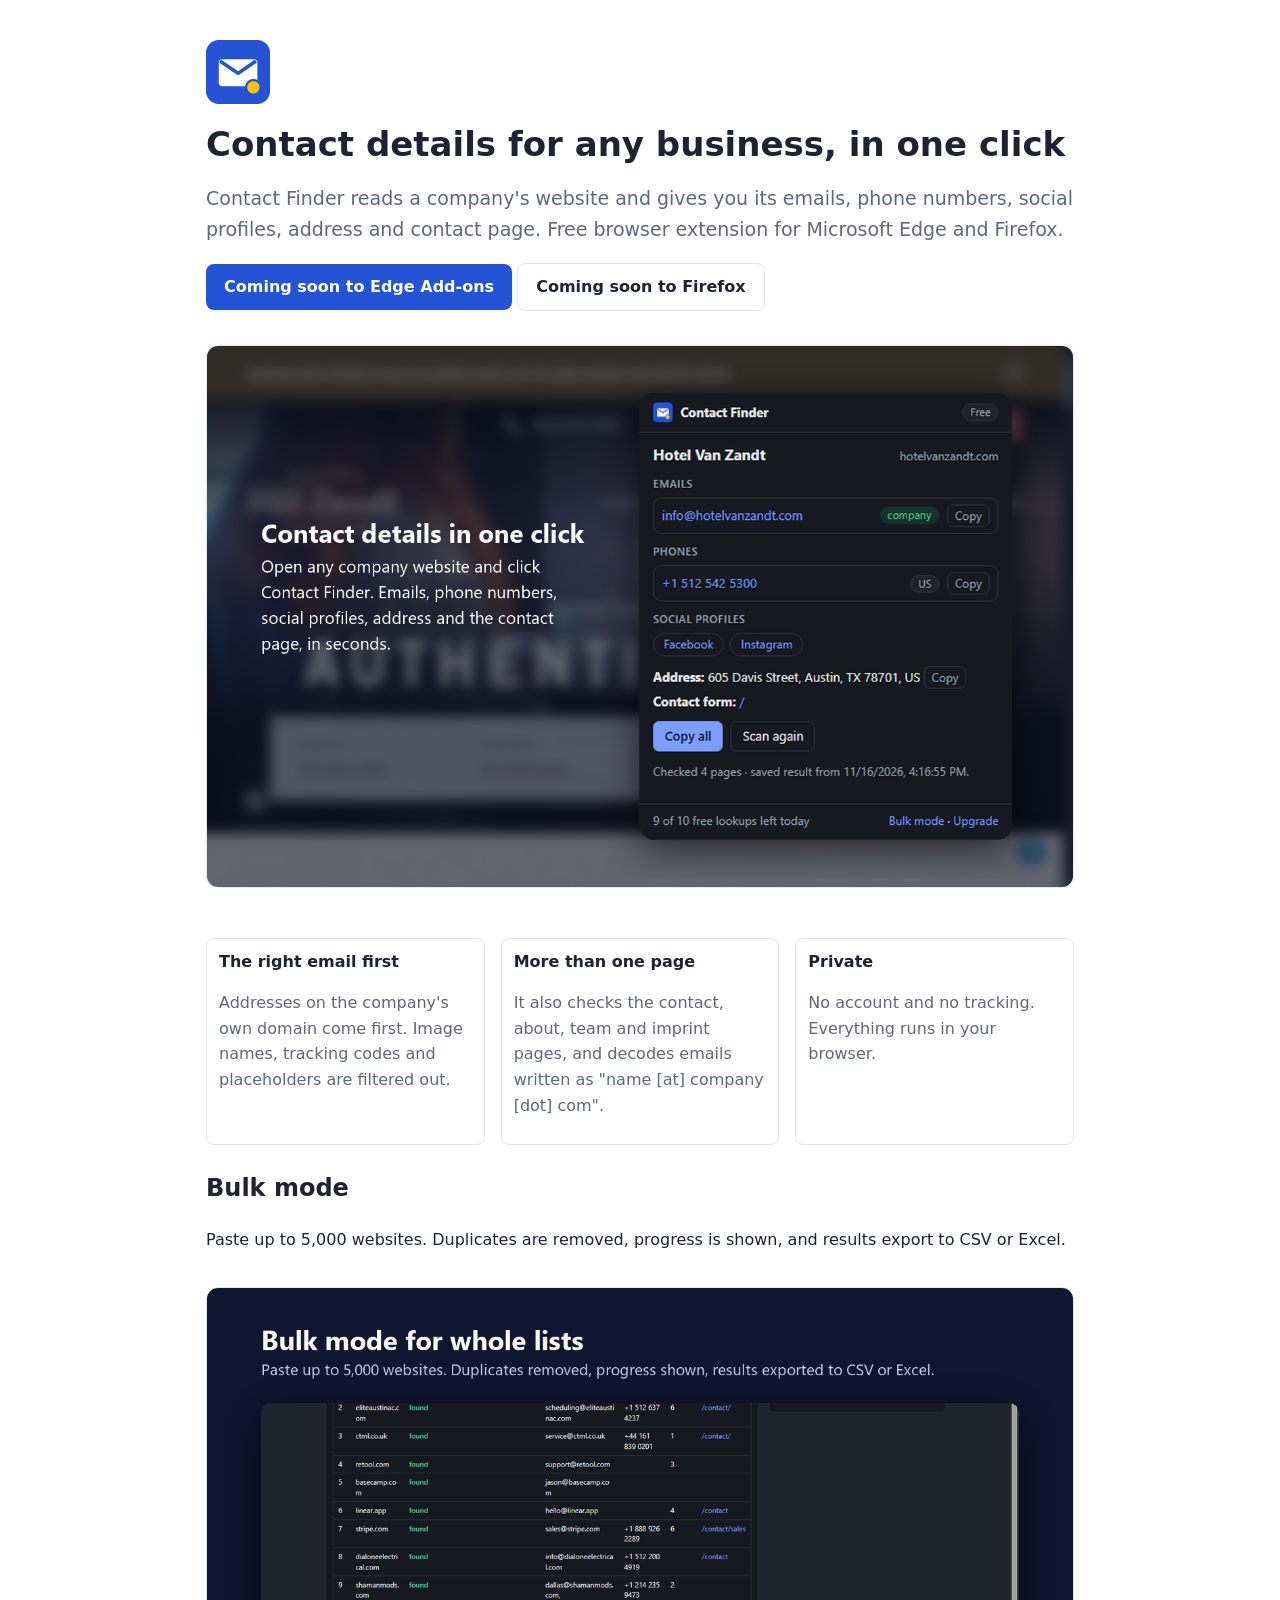
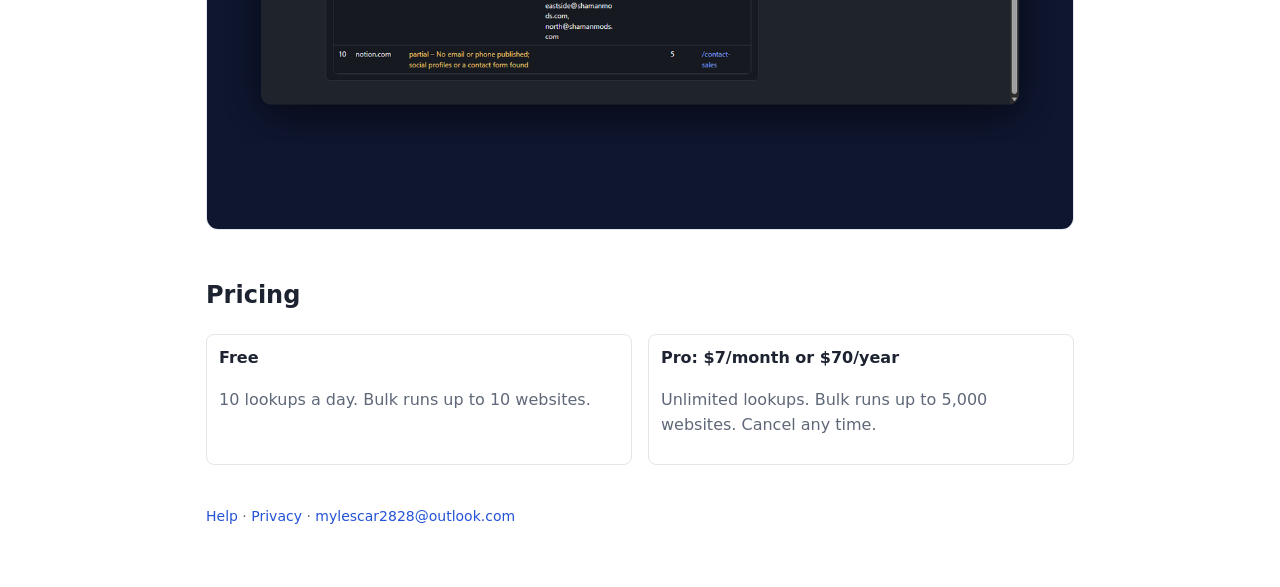
==== contact-finder/index.html @ 99234ac6 "Add Contact Finder website (landing, privacy policy, support) Co-Authored-By: Claude Opus 5.5 <norep" ====
<!doctype html>
<html lang="en"><head><meta charset="utf-8"><meta name="viewport" content="width=device-width,initial-scale=1">
<title>Contact Finder</title><meta name="description" content="Find a company's email, phone, social profiles, address and contact page in one click. Browser extension for Edge and Firefox.">
<link rel="icon" href="icons/icon-32.png"><link rel="stylesheet" href="ui.css">
<style>body{background:var(--bg)}main{max-width:900px;margin:0 auto;padding:40px 16px 60px;font-size:16px;line-height:1.6}
h1{font-size:34px;line-height:1.2;margin:12px 0}.lead{font-size:19px;color:var(--fg2)}img.shot{width:100%;height:auto;border-radius:12px;margin:18px 0;border:1px solid var(--line)}
.grid{display:grid;grid-template-columns:repeat(auto-fit,minmax(240px,1fr));gap:16px;margin:24px 0}.price{display:grid;grid-template-columns:repeat(auto-fit,minmax(220px,1fr));gap:16px}
.btn{display:inline-block;padding:10px 18px;border-radius:8px;background:var(--brand);color:var(--on-brand);font-weight:600}.btn.ghost{background:none;border:1px solid var(--line);color:var(--fg)}
footer{margin-top:40px;color:var(--fg2);font-size:14px}</style></head>
<body><main>
<img src="icons/icon-128.png" width="64" height="64" alt="">
<h1>Contact details for any business, in one click</h1>
<p class="lead">Contact Finder reads a company's website and gives you its emails, phone numbers, social profiles, address and contact page. Free browser extension for Microsoft Edge and Firefox.</p>
<p><span class="btn">Coming soon to Edge Add-ons</span> <span class="btn ghost">Coming soon to Firefox</span></p>
<img class="shot" src="shot-popup.png" alt="Contact Finder popup showing a company's email, phone, social profiles and address">
<div class="grid">
<div class="card"><b>The right email first</b><p class="muted">Addresses on the company's own domain come first. Image names, tracking codes and placeholders are filtered out.</p></div>
<div class="card"><b>More than one page</b><p class="muted">It also checks the contact, about, team and imprint pages, and decodes emails written as "name [at] company [dot] com".</p></div>
<div class="card"><b>Private</b><p class="muted">No account and no tracking. Everything runs in your browser.</p></div>
</div>
<h2>Bulk mode</h2>
<p>Paste up to 5,000 websites. Duplicates are removed, progress is shown, and results export to CSV or Excel.</p>
<img class="shot" src="shot-bulk.png" alt="Bulk mode results table with export buttons">
<h2>Pricing</h2>
<div class="price">
<div class="card"><b>Free</b><p class="muted">10 lookups a day. Bulk runs up to 10 websites.</p></div>
<div class="card"><b>Pro: $7/month or $70/year</b><p class="muted">Unlimited lookups. Bulk runs up to 5,000 websites. Cancel any time.</p></div>
</div>
<footer><a href="support.html">Help</a> · <a href="privacy.html">Privacy</a> · <a href="mailto:mylescar2828@outlook.com">mylescar2828@outlook.com</a></footer>
</main></body></html>
---- contact-finder/ui.css ----
:root { --bg:#fff; --bg2:#f4f5f7; --fg:#1d2330; --fg2:#5f6878; --line:#e3e6eb; --brand:#2453d6; --brand-h:#1c44b4; --brand-bg:#edf2ff; --ok:#13795b; --ok-bg:#e8f6f0; --warn-bg:#fff7e6; --warn:#8a5a00; --bad:#b3261e; --bad-bg:#fdeeee; --r:8px; --on-brand:#fff; }
@media (prefers-color-scheme: dark) { :root:not([data-theme="light"]) { --bg:#16191f; --bg2:#1f232b; --fg:#e8eaee; --fg2:#9aa3b2; --line:#2e333d; --brand:#7c9dff; --brand-h:#9bb4ff; --brand-bg:#1e2740; --ok:#4cc79a; --ok-bg:#16322a; --warn-bg:#352a12; --warn:#f0c46a; --bad:#ff8a80; --bad-bg:#3a1d1d; --on-brand:#0b1020; } }
:root[data-theme="dark"] { --bg:#16191f; --bg2:#1f232b; --fg:#e8eaee; --fg2:#9aa3b2; --line:#2e333d; --brand:#7c9dff; --brand-h:#9bb4ff; --brand-bg:#1e2740; --ok:#4cc79a; --ok-bg:#16322a; --warn-bg:#352a12; --warn:#f0c46a; --bad:#ff8a80; --bad-bg:#3a1d1d; --on-brand:#0b1020; }
* { box-sizing: border-box; }
html, body { margin: 0; background: var(--bg); color: var(--fg); }
body { font: 13px/1.45 system-ui, -apple-system, "Segoe UI", Roboto, sans-serif; }
[hidden] { display: none !important; }
a { color: var(--brand); text-decoration: none; }
a:hover { text-decoration: underline; }
button, input, textarea, select { font: inherit; color: inherit; }
button { cursor: pointer; border: 1px solid var(--line); background: var(--bg); border-radius: 6px; padding: 5px 11px; }
button:hover { background: var(--bg2); }
button:disabled { opacity: .5; cursor: default; }
button.primary { background: var(--brand); border-color: var(--brand); color: var(--on-brand); font-weight: 600; }
button.primary:hover { background: var(--brand-h); }
button.link { border: 0; background: none; color: var(--brand); padding: 0; }
button.icon { padding: 2px 7px; font-size: 12px; color: var(--fg2); }
:focus-visible { outline: 2px solid var(--brand); outline-offset: 1px; }
.muted { color: var(--fg2); }
.small { font-size: 12px; }
.pill { display: inline-block; font-size: 11px; padding: 0 7px; border-radius: 999px; background: var(--bg2); color: var(--fg2); border: 1px solid var(--line); white-space: nowrap; }
.pill.ok { background: var(--ok-bg); color: var(--ok); border-color: transparent; }
.pill.pro { background: var(--brand-bg); color: var(--brand); border-color: transparent; font-weight: 600; }
.card { border: 1px solid var(--line); border-radius: var(--r); padding: 10px 12px; background: var(--bg); }
.card.warn { background: var(--warn-bg); border-color: transparent; color: var(--warn); }
.card.bad { background: var(--bad-bg); border-color: transparent; color: var(--bad); }
input[type=text], textarea, select { width: 100%; border: 1px solid var(--line); border-radius: 6px; padding: 6px 8px; background: var(--bg); }
.spinner { width: 16px; height: 16px; border: 2px solid var(--line); border-top-color: var(--brand); border-radius: 50%; animation: spin .8s linear infinite; display: inline-block; vertical-align: -3px; }
@keyframes spin { to { transform: rotate(360deg); } }
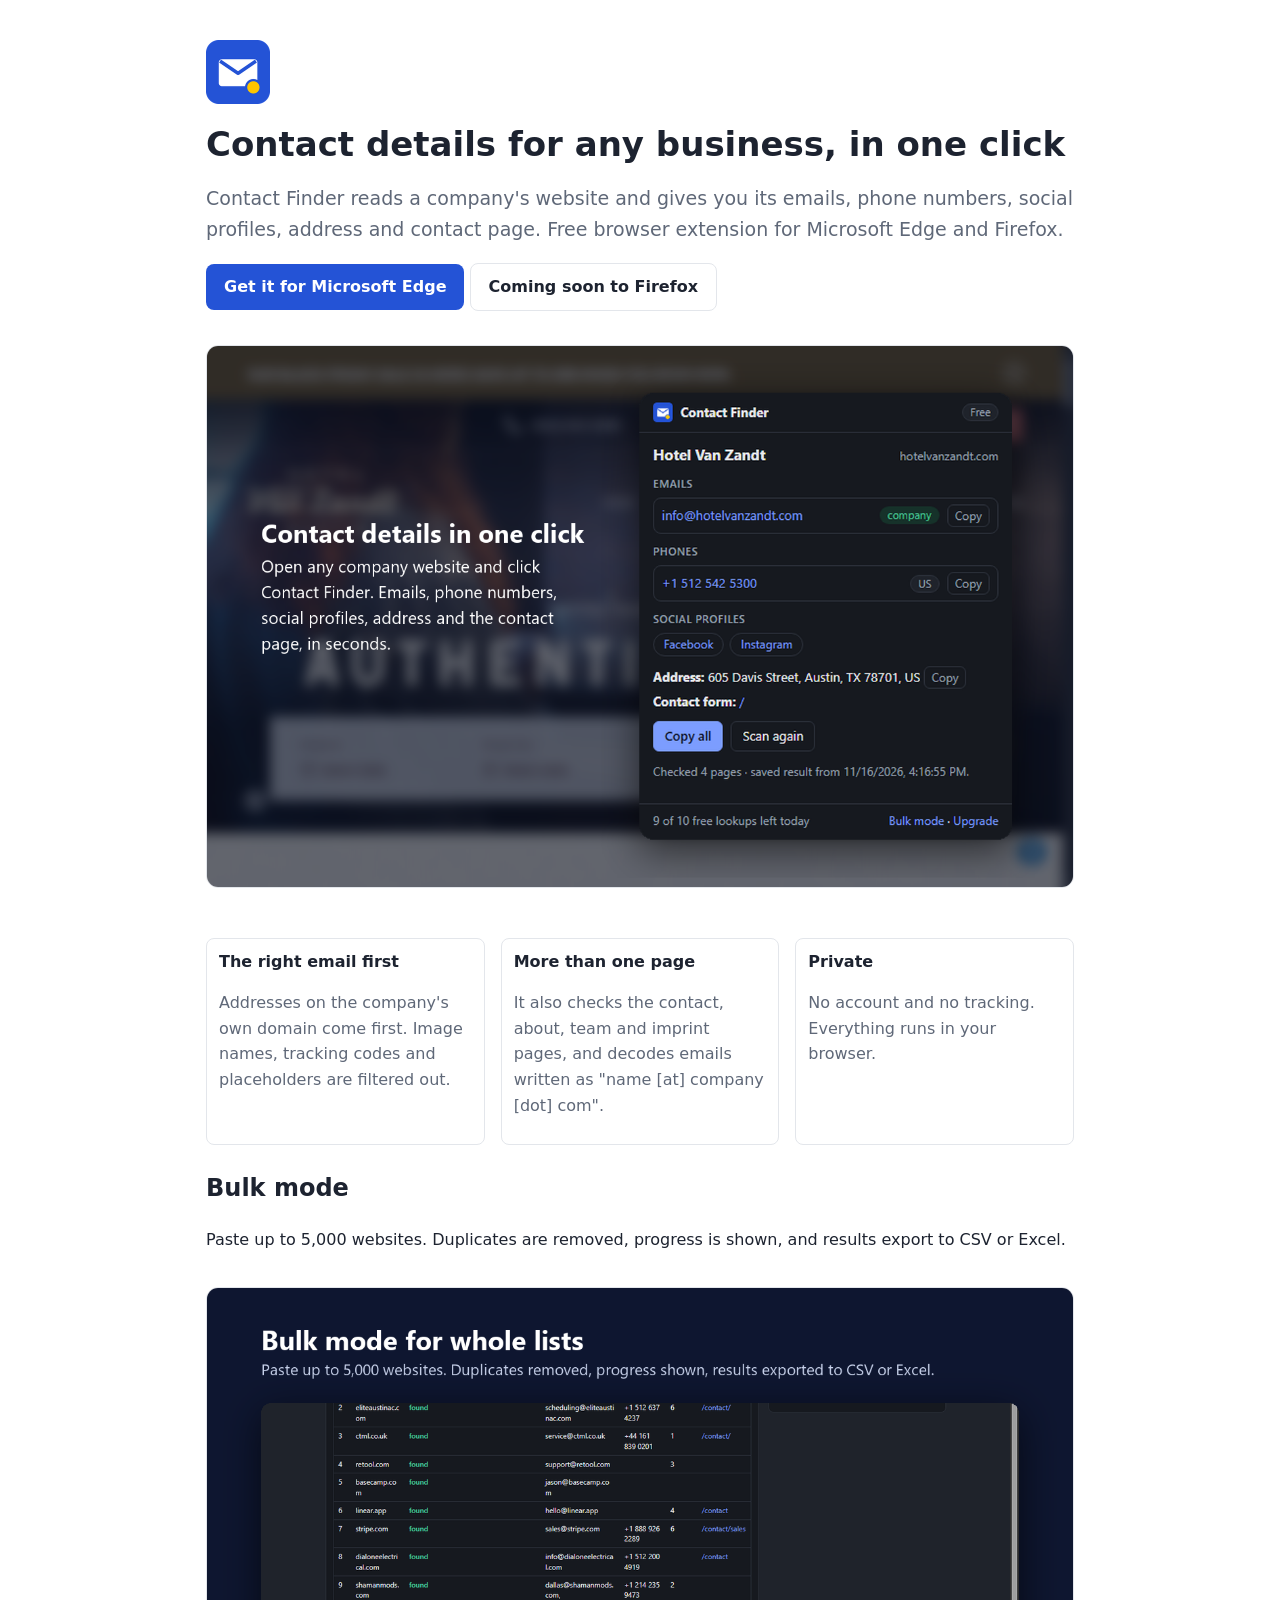
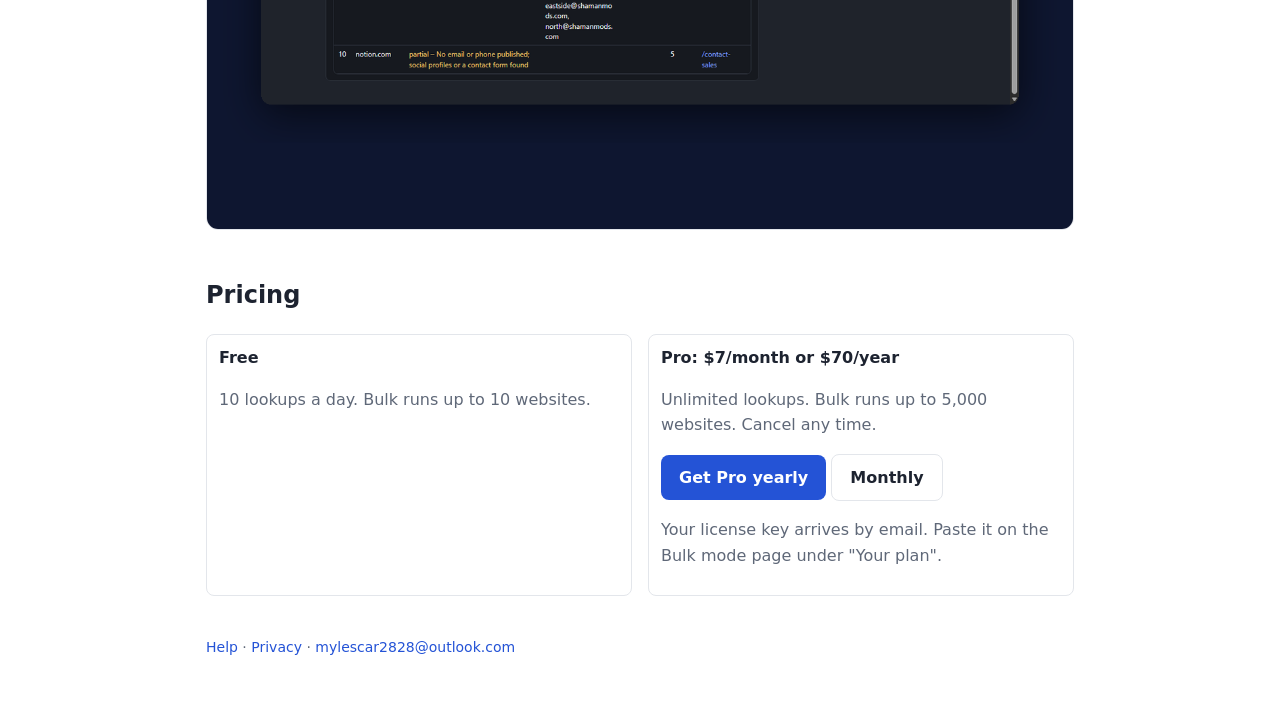
==== commit 68f6a640: "Contact Finder: link live Edge listing and Pro checkout" ====
--- a/contact-finder/index.html
+++ b/contact-finder/index.html
@@ -11,7 +11,7 @@
 <img src="icons/icon-128.png" width="64" height="64" alt="">
 <h1>Contact details for any business, in one click</h1>
 <p class="lead">Contact Finder reads a company's website and gives you its emails, phone numbers, social profiles, address and contact page. Free browser extension for Microsoft Edge and Firefox.</p>
-<p><span class="btn">Coming soon to Edge Add-ons</span> <span class="btn ghost">Coming soon to Firefox</span></p>
+<p><a class="btn" href="https://microsoftedge.microsoft.com/addons/detail/lmpahmbciihecdfbkhjmgfdibbfejnlf">Get it for Microsoft Edge</a> <span class="btn ghost">Coming soon to Firefox</span></p>
 <img class="shot" src="shot-popup.png" alt="Contact Finder popup showing a company's email, phone, social profiles and address">
 <div class="grid">
 <div class="card"><b>The right email first</b><p class="muted">Addresses on the company's own domain come first. Image names, tracking codes and placeholders are filtered out.</p></div>
@@ -24,7 +24,7 @@
 <h2>Pricing</h2>
 <div class="price">
 <div class="card"><b>Free</b><p class="muted">10 lookups a day. Bulk runs up to 10 websites.</p></div>
-<div class="card"><b>Pro: $7/month or $70/year</b><p class="muted">Unlimited lookups. Bulk runs up to 5,000 websites. Cancel any time.</p></div>
+<div class="card"><b>Pro: $7/month or $70/year</b><p class="muted">Unlimited lookups. Bulk runs up to 5,000 websites. Cancel any time.</p><p><a class="btn" href="https://buy.polar.sh/polar_cl_Tb7F9M4s4Dspf6gGem6H3ChcmcWepBjruLEA62I09O8">Get Pro yearly</a> <a class="btn ghost" href="https://buy.polar.sh/polar_cl_lNjNoekP0cxMJjpz6nNeH5kkSXPTeX61s2ejO2OwJPP">Monthly</a></p><p class="muted">Your license key arrives by email. Paste it on the Bulk mode page under "Your plan".</p></div>
 </div>
 <footer><a href="support.html">Help</a> · <a href="privacy.html">Privacy</a> · <a href="mailto:mylescar2828@outlook.com">mylescar2828@outlook.com</a></footer>
 </main></body></html>
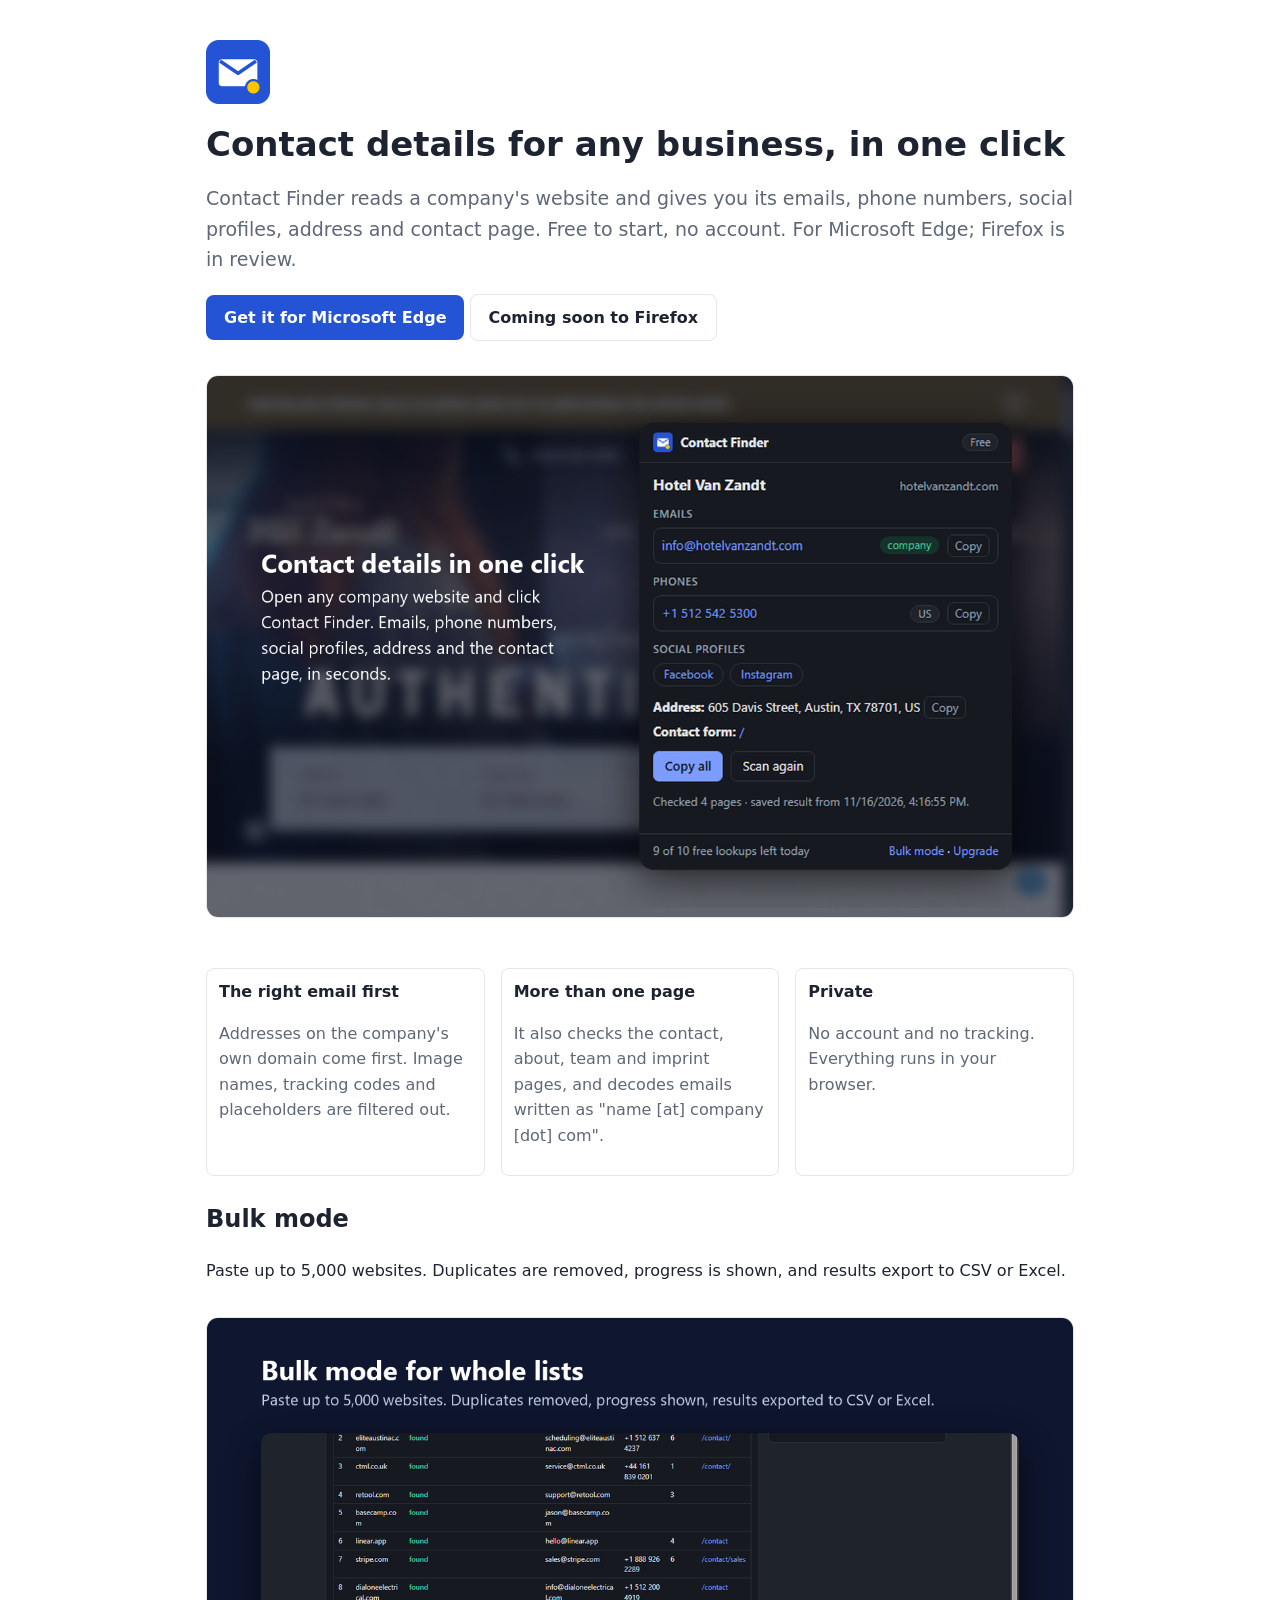
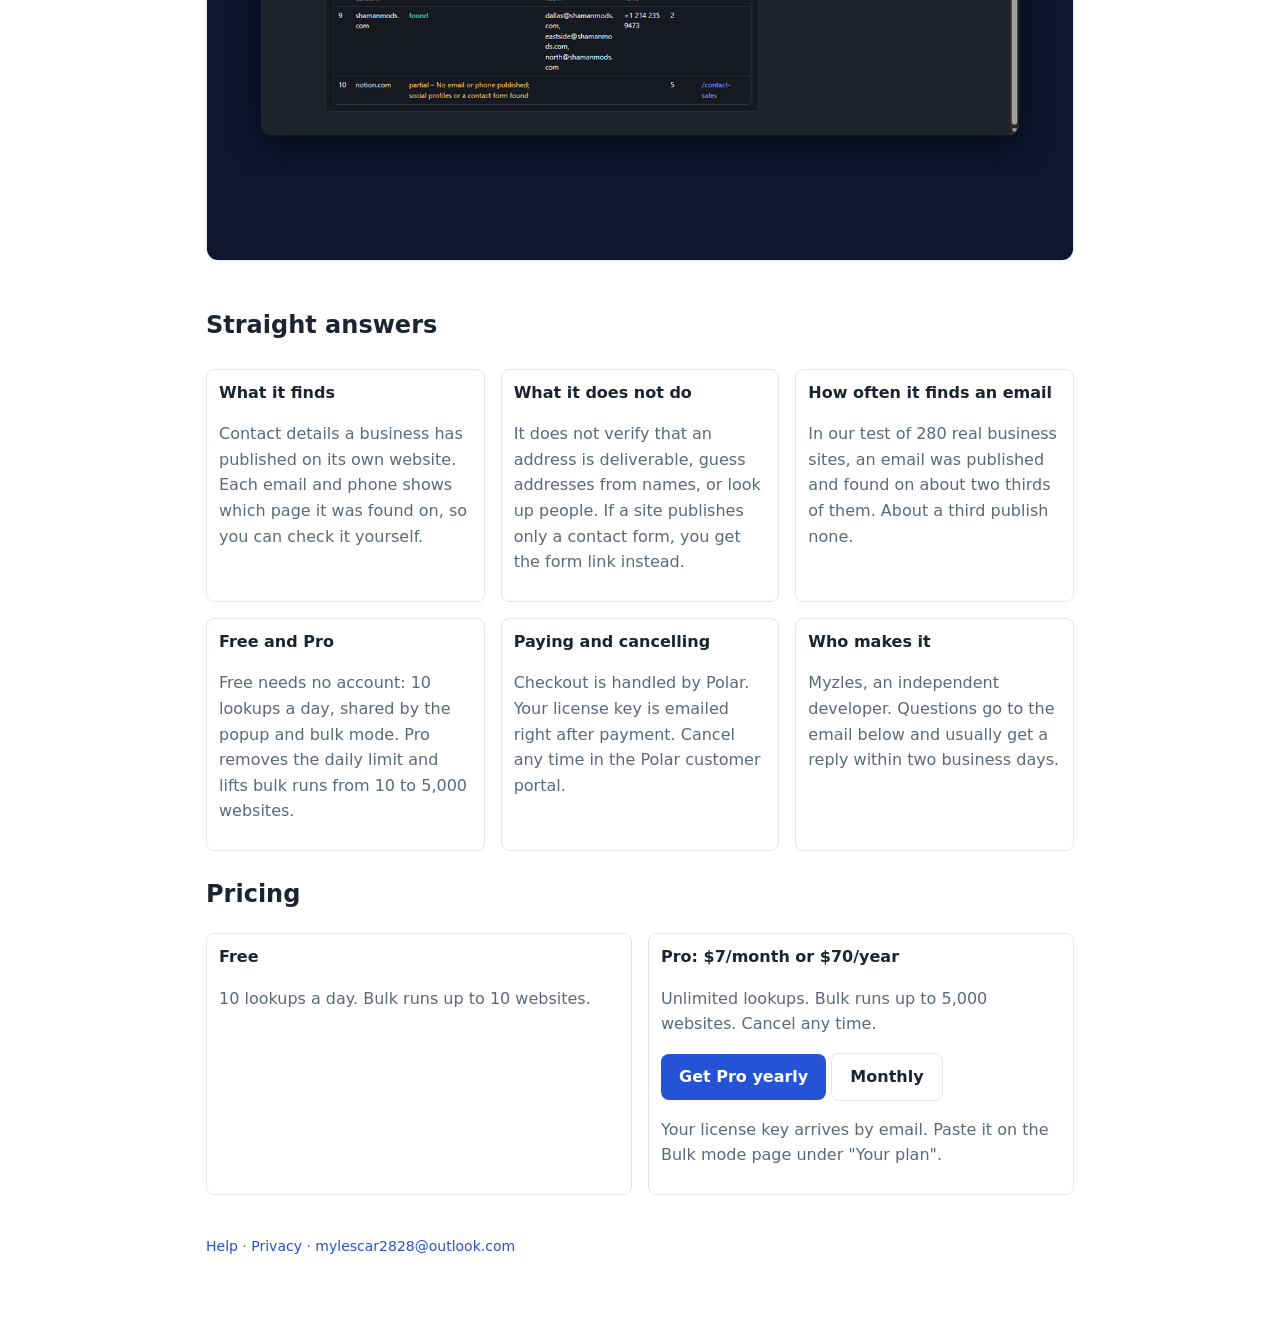
==== commit 8e693735: "Contact Finder site: where each result comes from, straight answers, limits and Pro details (buyer-s" ====
--- a/contact-finder/index.html
+++ b/contact-finder/index.html
@@ -1,6 +1,6 @@
 <!doctype html>
 <html lang="en"><head><meta charset="utf-8"><meta name="viewport" content="width=device-width,initial-scale=1">
-<title>Contact Finder</title><meta name="description" content="Find a company's email, phone, social profiles, address and contact page in one click. Browser extension for Edge and Firefox.">
+<title>Contact Finder</title><meta name="description" content="Find a company's email, phone, social profiles, address and contact page in one click. Browser extension for Microsoft Edge. Free to start, no account.">
 <link rel="icon" href="icons/icon-32.png"><link rel="stylesheet" href="ui.css">
 <style>body{background:var(--bg)}main{max-width:900px;margin:0 auto;padding:40px 16px 60px;font-size:16px;line-height:1.6}
 h1{font-size:34px;line-height:1.2;margin:12px 0}.lead{font-size:19px;color:var(--fg2)}img.shot{width:100%;height:auto;border-radius:12px;margin:18px 0;border:1px solid var(--line)}
@@ -10,7 +10,7 @@
 <body><main>
 <img src="icons/icon-128.png" width="64" height="64" alt="">
 <h1>Contact details for any business, in one click</h1>
-<p class="lead">Contact Finder reads a company's website and gives you its emails, phone numbers, social profiles, address and contact page. Free browser extension for Microsoft Edge and Firefox.</p>
+<p class="lead">Contact Finder reads a company's website and gives you its emails, phone numbers, social profiles, address and contact page. Free to start, no account. For Microsoft Edge; Firefox is in review.</p>
 <p><a class="btn" href="https://microsoftedge.microsoft.com/addons/detail/lmpahmbciihecdfbkhjmgfdibbfejnlf">Get it for Microsoft Edge</a> <span class="btn ghost">Coming soon to Firefox</span></p>
 <img class="shot" src="shot-popup.png" alt="Contact Finder popup showing a company's email, phone, social profiles and address">
 <div class="grid">
@@ -21,6 +21,15 @@
 <h2>Bulk mode</h2>
 <p>Paste up to 5,000 websites. Duplicates are removed, progress is shown, and results export to CSV or Excel.</p>
 <img class="shot" src="shot-bulk.png" alt="Bulk mode results table with export buttons">
+<h2>Straight answers</h2>
+<div class="grid">
+<div class="card"><b>What it finds</b><p class="muted">Contact details a business has published on its own website. Each email and phone shows which page it was found on, so you can check it yourself.</p></div>
+<div class="card"><b>What it does not do</b><p class="muted">It does not verify that an address is deliverable, guess addresses from names, or look up people. If a site publishes only a contact form, you get the form link instead.</p></div>
+<div class="card"><b>How often it finds an email</b><p class="muted">In our test of 280 real business sites, an email was published and found on about two thirds of them. About a third publish none.</p></div>
+<div class="card"><b>Free and Pro</b><p class="muted">Free needs no account: 10 lookups a day, shared by the popup and bulk mode. Pro removes the daily limit and lifts bulk runs from 10 to 5,000 websites.</p></div>
+<div class="card"><b>Paying and cancelling</b><p class="muted">Checkout is handled by Polar. Your license key is emailed right after payment. Cancel any time in the Polar customer portal.</p></div>
+<div class="card"><b>Who makes it</b><p class="muted">Myzles, an independent developer. Questions go to the email below and usually get a reply within two business days.</p></div>
+</div>
 <h2>Pricing</h2>
 <div class="price">
 <div class="card"><b>Free</b><p class="muted">10 lookups a day. Bulk runs up to 10 websites.</p></div>
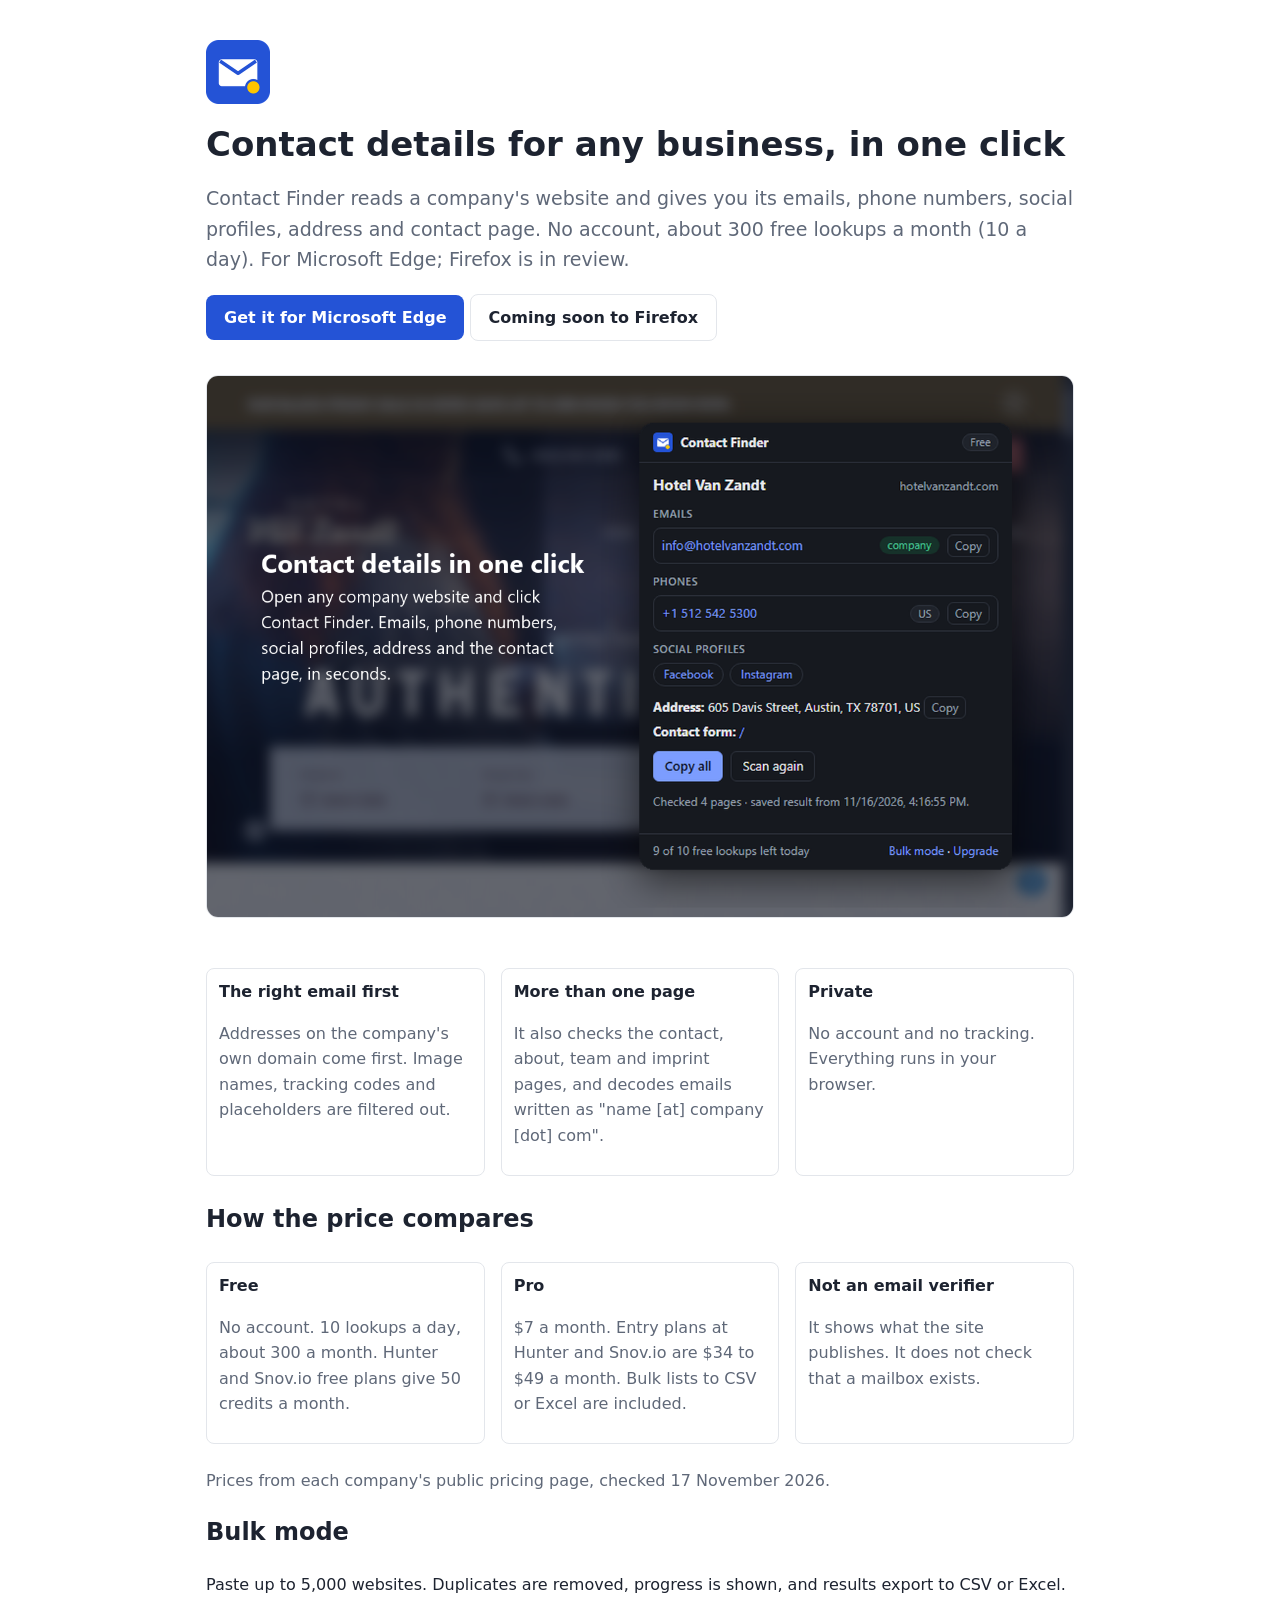
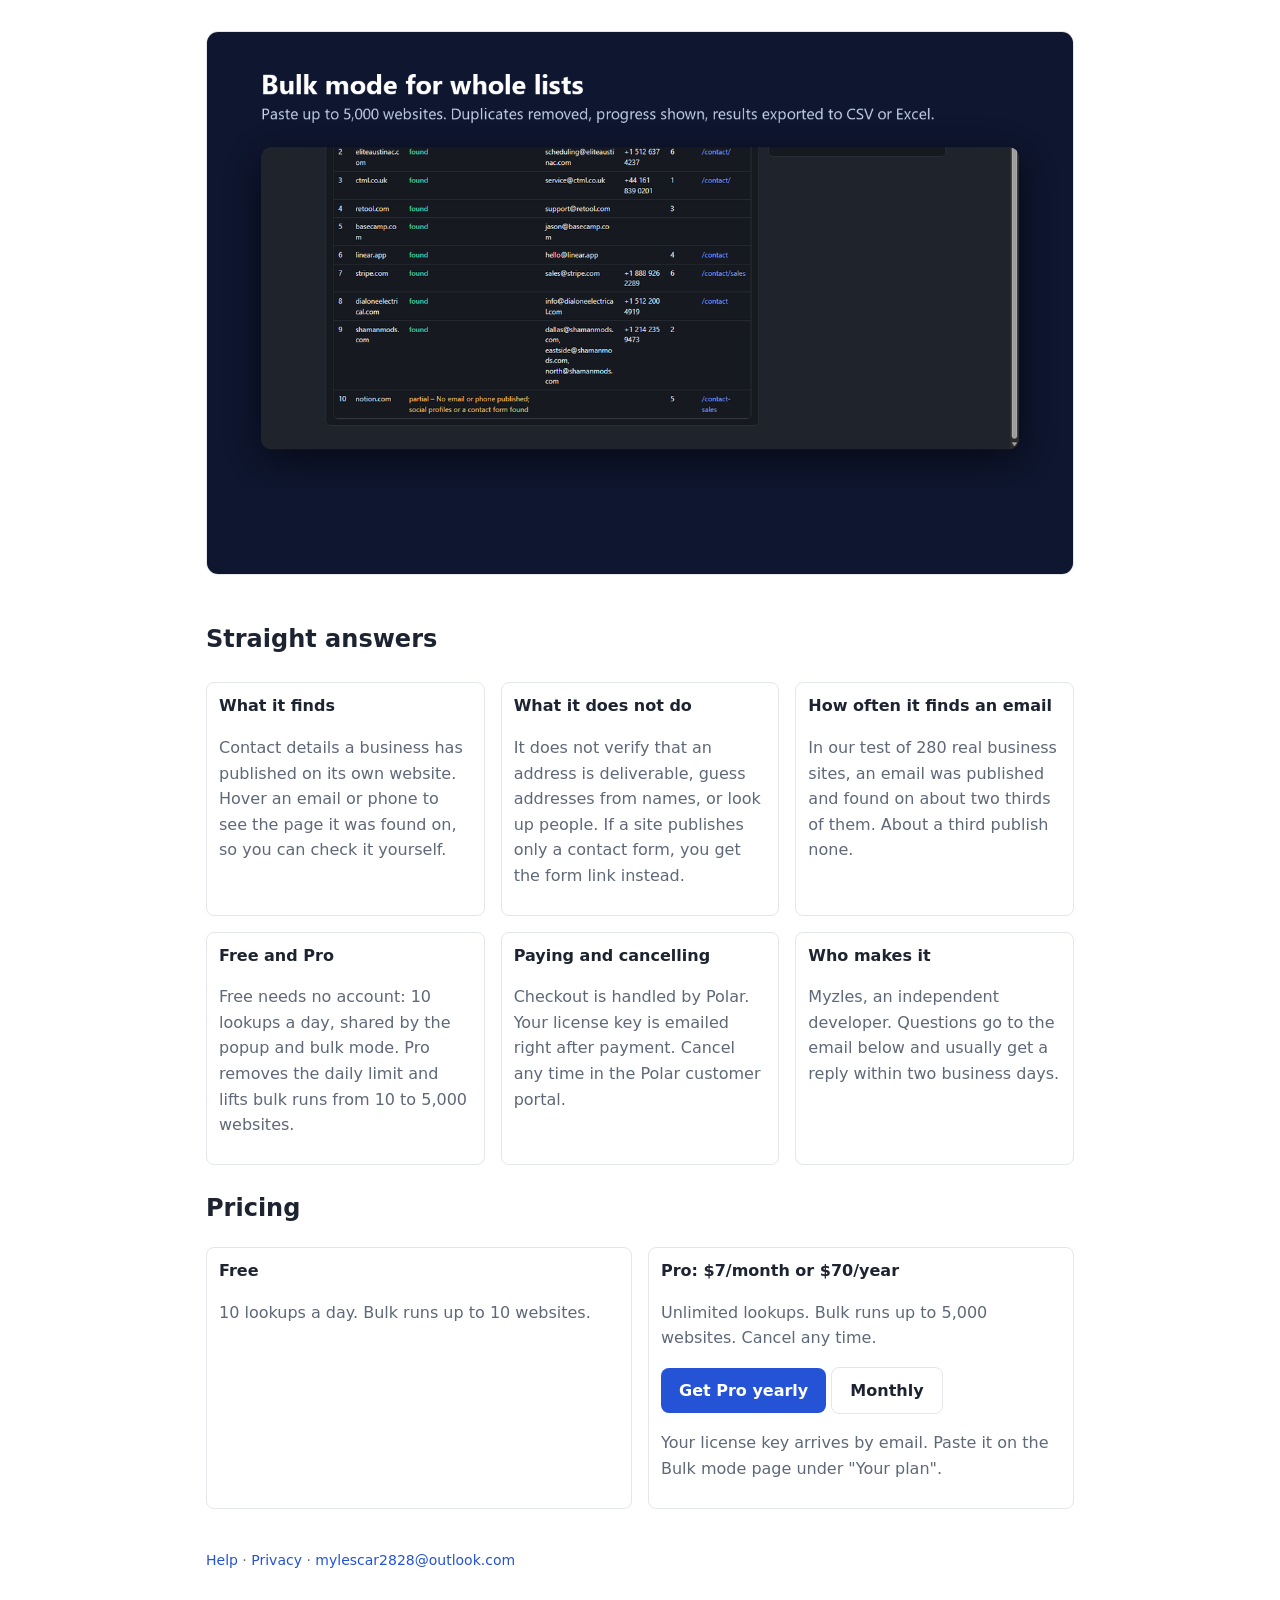
==== commit ab76b86f: "Contact Finder site: lead with no-account free tier and price comparison; hover wording for source p" ====
--- a/contact-finder/index.html
+++ b/contact-finder/index.html
@@ -10,7 +10,7 @@
 <body><main>
 <img src="icons/icon-128.png" width="64" height="64" alt="">
 <h1>Contact details for any business, in one click</h1>
-<p class="lead">Contact Finder reads a company's website and gives you its emails, phone numbers, social profiles, address and contact page. Free to start, no account. For Microsoft Edge; Firefox is in review.</p>
+<p class="lead">Contact Finder reads a company's website and gives you its emails, phone numbers, social profiles, address and contact page. No account, about 300 free lookups a month (10 a day). For Microsoft Edge; Firefox is in review.</p>
 <p><a class="btn" href="https://microsoftedge.microsoft.com/addons/detail/lmpahmbciihecdfbkhjmgfdibbfejnlf">Get it for Microsoft Edge</a> <span class="btn ghost">Coming soon to Firefox</span></p>
 <img class="shot" src="shot-popup.png" alt="Contact Finder popup showing a company's email, phone, social profiles and address">
 <div class="grid">
@@ -18,12 +18,19 @@
 <div class="card"><b>More than one page</b><p class="muted">It also checks the contact, about, team and imprint pages, and decodes emails written as "name [at] company [dot] com".</p></div>
 <div class="card"><b>Private</b><p class="muted">No account and no tracking. Everything runs in your browser.</p></div>
 </div>
+<h2>How the price compares</h2>
+<div class="grid">
+<div class="card"><b>Free</b><p class="muted">No account. 10 lookups a day, about 300 a month. Hunter and Snov.io free plans give 50 credits a month.</p></div>
+<div class="card"><b>Pro</b><p class="muted">$7 a month. Entry plans at Hunter and Snov.io are $34 to $49 a month. Bulk lists to CSV or Excel are included.</p></div>
+<div class="card"><b>Not an email verifier</b><p class="muted">It shows what the site publishes. It does not check that a mailbox exists.</p></div>
+</div>
+<p class="muted">Prices from each company's public pricing page, checked 17 November 2026.</p>
 <h2>Bulk mode</h2>
 <p>Paste up to 5,000 websites. Duplicates are removed, progress is shown, and results export to CSV or Excel.</p>
 <img class="shot" src="shot-bulk.png" alt="Bulk mode results table with export buttons">
 <h2>Straight answers</h2>
 <div class="grid">
-<div class="card"><b>What it finds</b><p class="muted">Contact details a business has published on its own website. Each email and phone shows which page it was found on, so you can check it yourself.</p></div>
+<div class="card"><b>What it finds</b><p class="muted">Contact details a business has published on its own website. Hover an email or phone to see the page it was found on, so you can check it yourself.</p></div>
 <div class="card"><b>What it does not do</b><p class="muted">It does not verify that an address is deliverable, guess addresses from names, or look up people. If a site publishes only a contact form, you get the form link instead.</p></div>
 <div class="card"><b>How often it finds an email</b><p class="muted">In our test of 280 real business sites, an email was published and found on about two thirds of them. About a third publish none.</p></div>
 <div class="card"><b>Free and Pro</b><p class="muted">Free needs no account: 10 lookups a day, shared by the popup and bulk mode. Pro removes the daily limit and lifts bulk runs from 10 to 5,000 websites.</p></div>
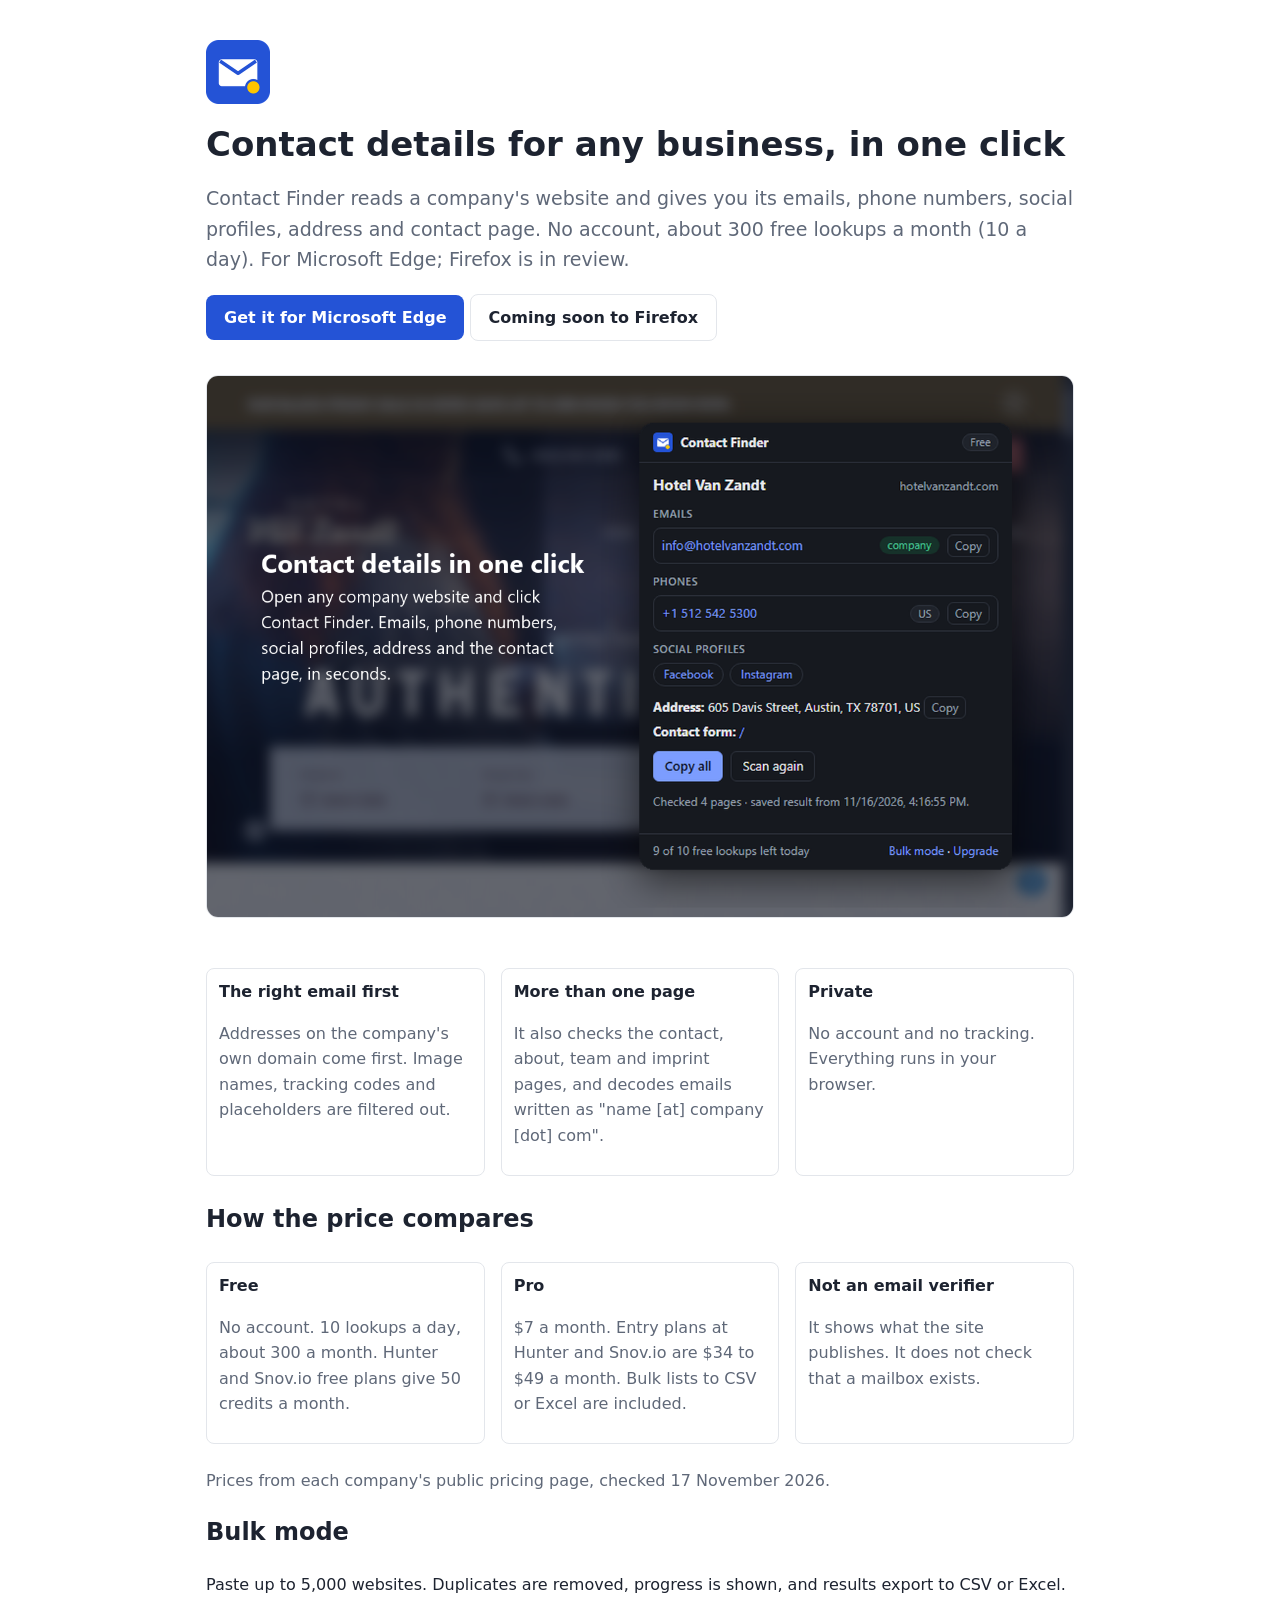
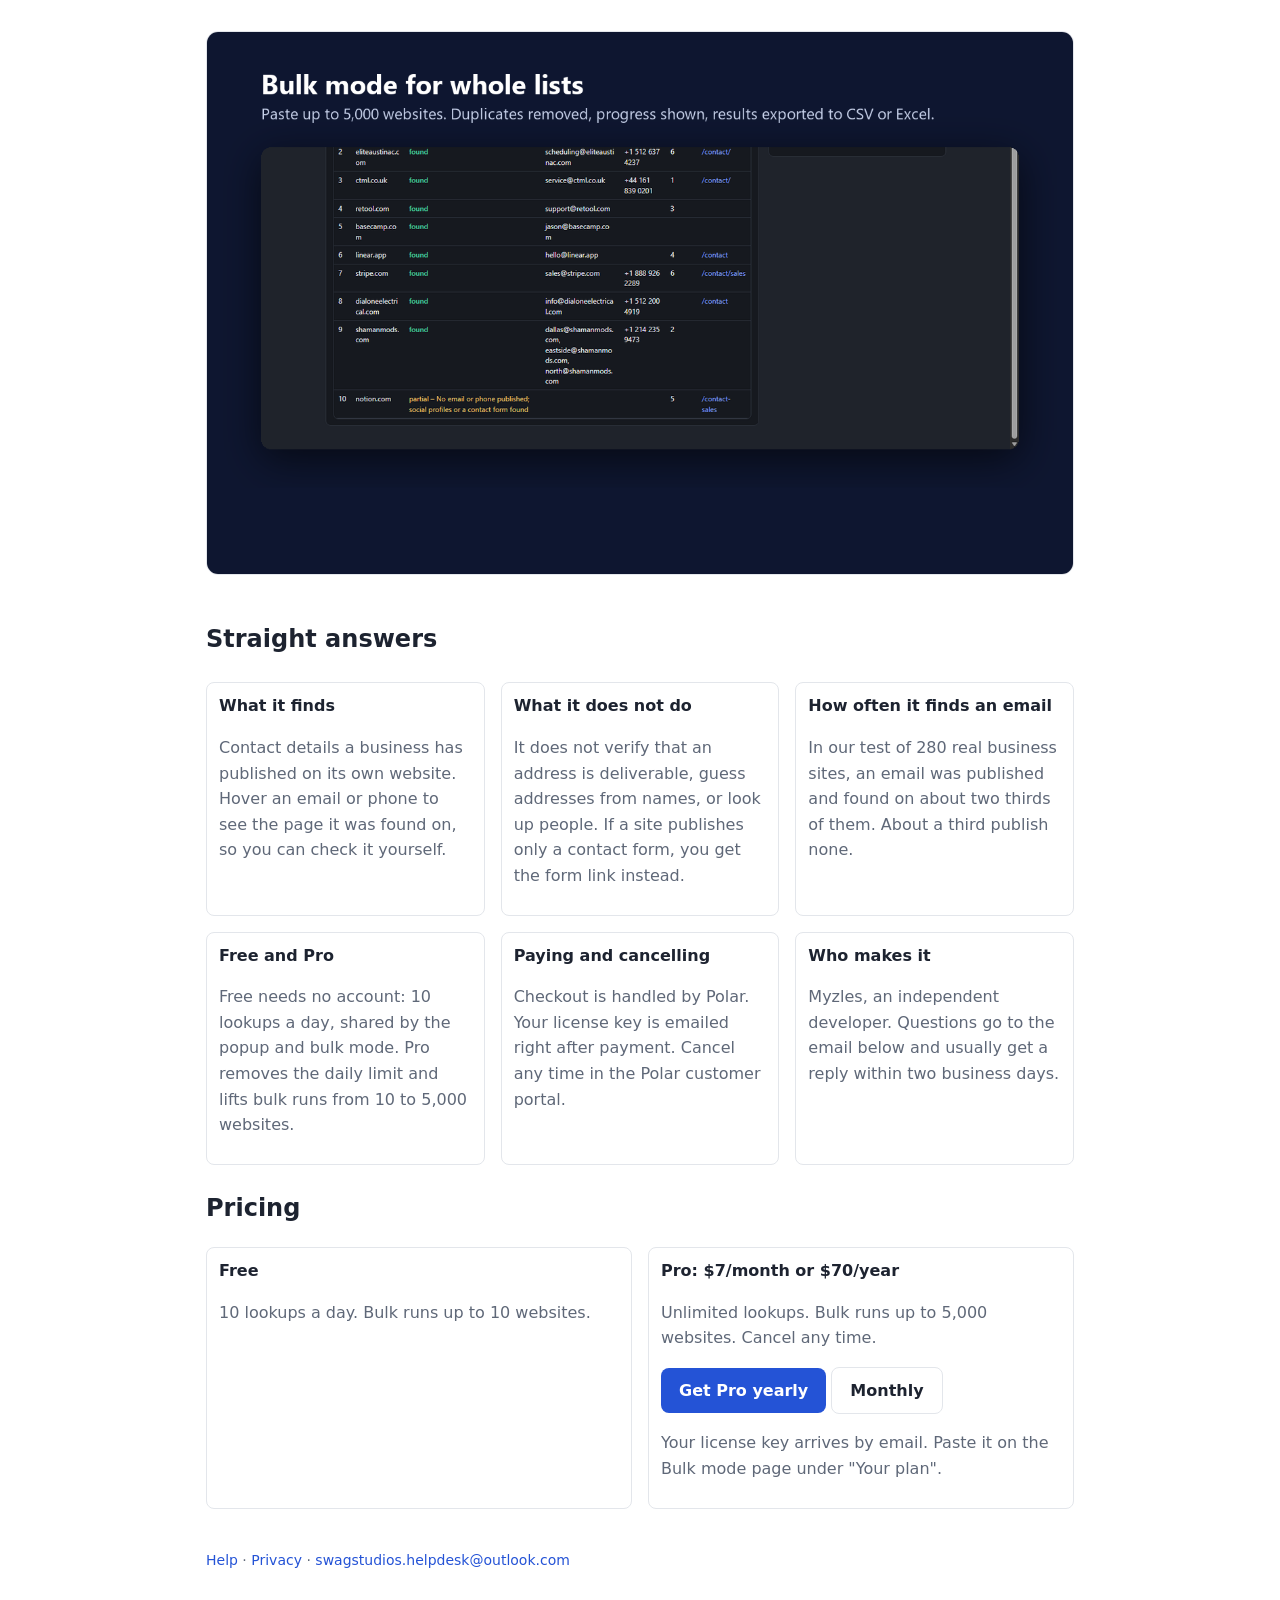
==== commit c2f0367f: "Support email: use swagstudios.helpdesk@outlook.com Co-Authored-By: Claude Opus 5.5 <noreply@anthrop" ====
--- a/contact-finder/index.html
+++ b/contact-finder/index.html
@@ -42,5 +42,5 @@
 <div class="card"><b>Free</b><p class="muted">10 lookups a day. Bulk runs up to 10 websites.</p></div>
 <div class="card"><b>Pro: $7/month or $70/year</b><p class="muted">Unlimited lookups. Bulk runs up to 5,000 websites. Cancel any time.</p><p><a class="btn" href="https://buy.polar.sh/polar_cl_Tb7F9M4s4Dspf6gGem6H3ChcmcWepBjruLEA62I09O8">Get Pro yearly</a> <a class="btn ghost" href="https://buy.polar.sh/polar_cl_lNjNoekP0cxMJjpz6nNeH5kkSXPTeX61s2ejO2OwJPP">Monthly</a></p><p class="muted">Your license key arrives by email. Paste it on the Bulk mode page under "Your plan".</p></div>
 </div>
-<footer><a href="support.html">Help</a> · <a href="privacy.html">Privacy</a> · <a href="mailto:mylescar2828@outlook.com">mylescar2828@outlook.com</a></footer>
+<footer><a href="support.html">Help</a> · <a href="privacy.html">Privacy</a> · <a href="mailto:swagstudios.helpdesk@outlook.com">swagstudios.helpdesk@outlook.com</a></footer>
 </main></body></html>
